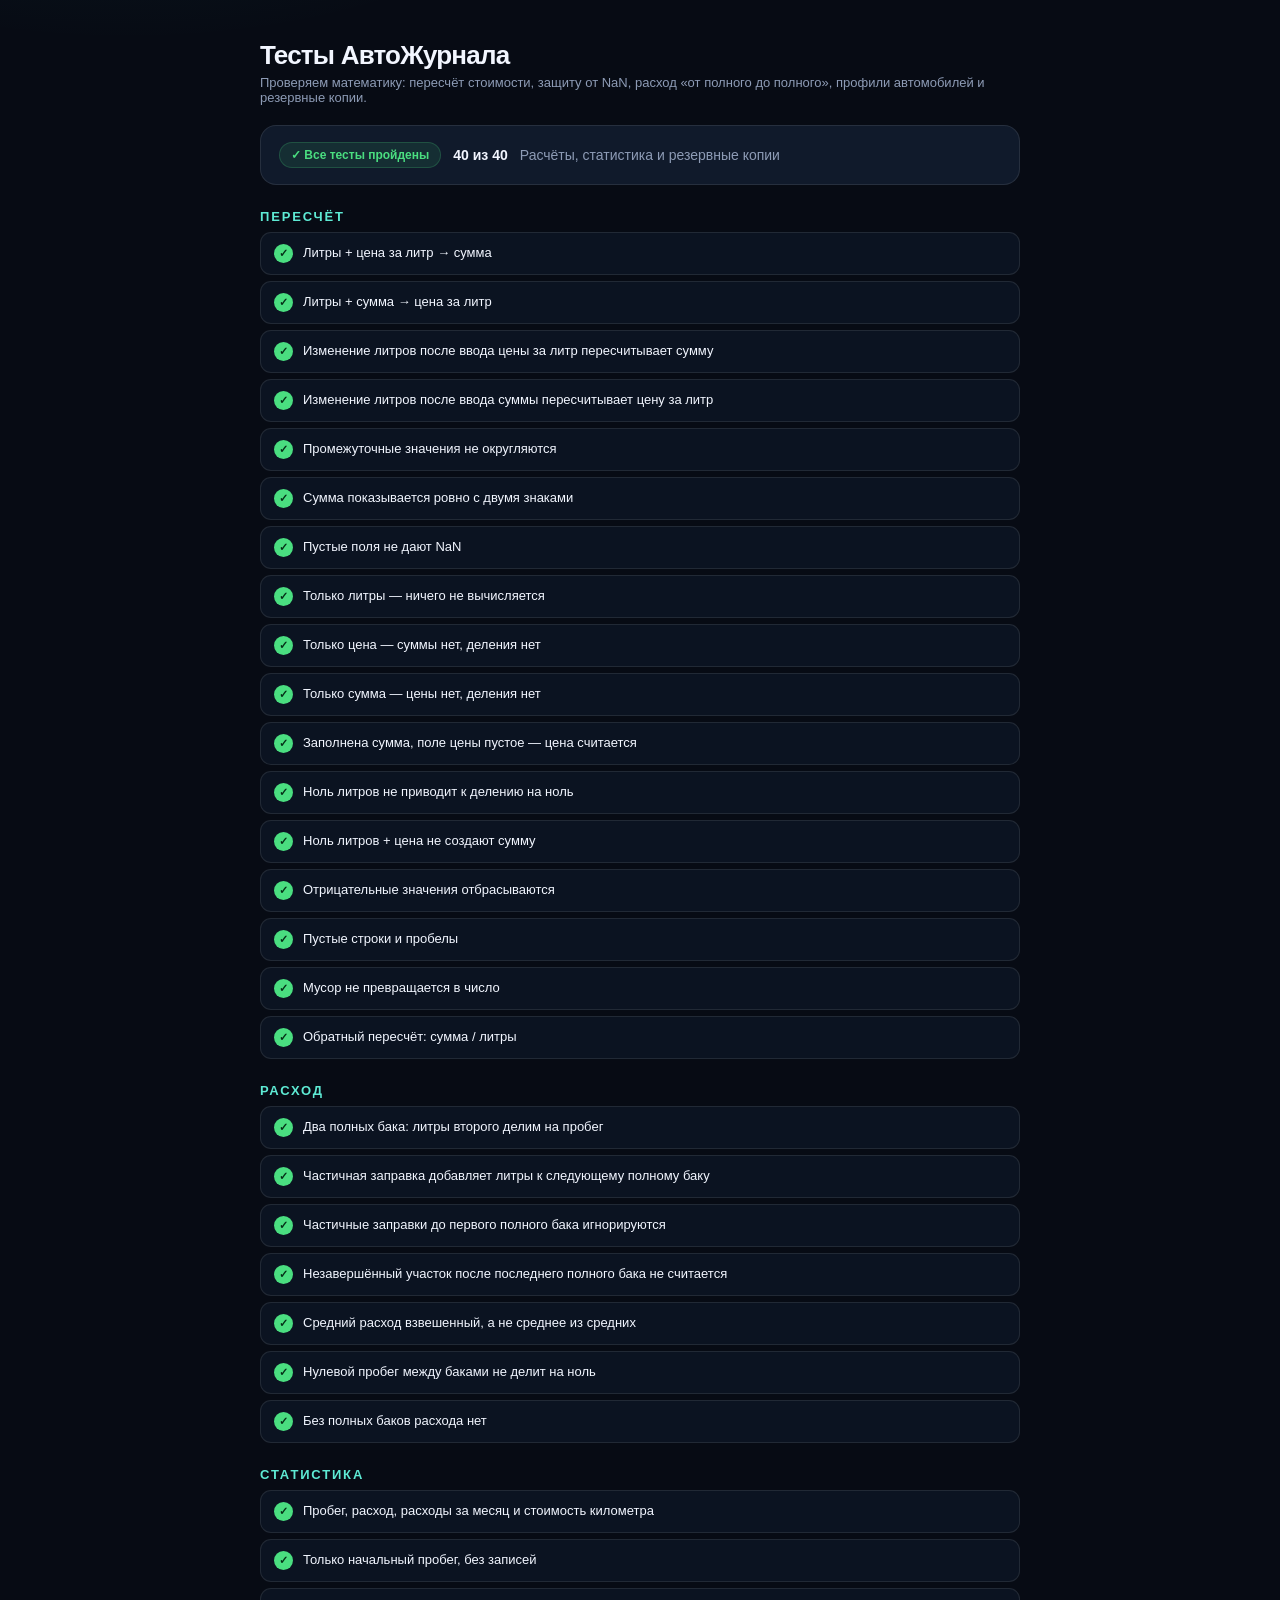
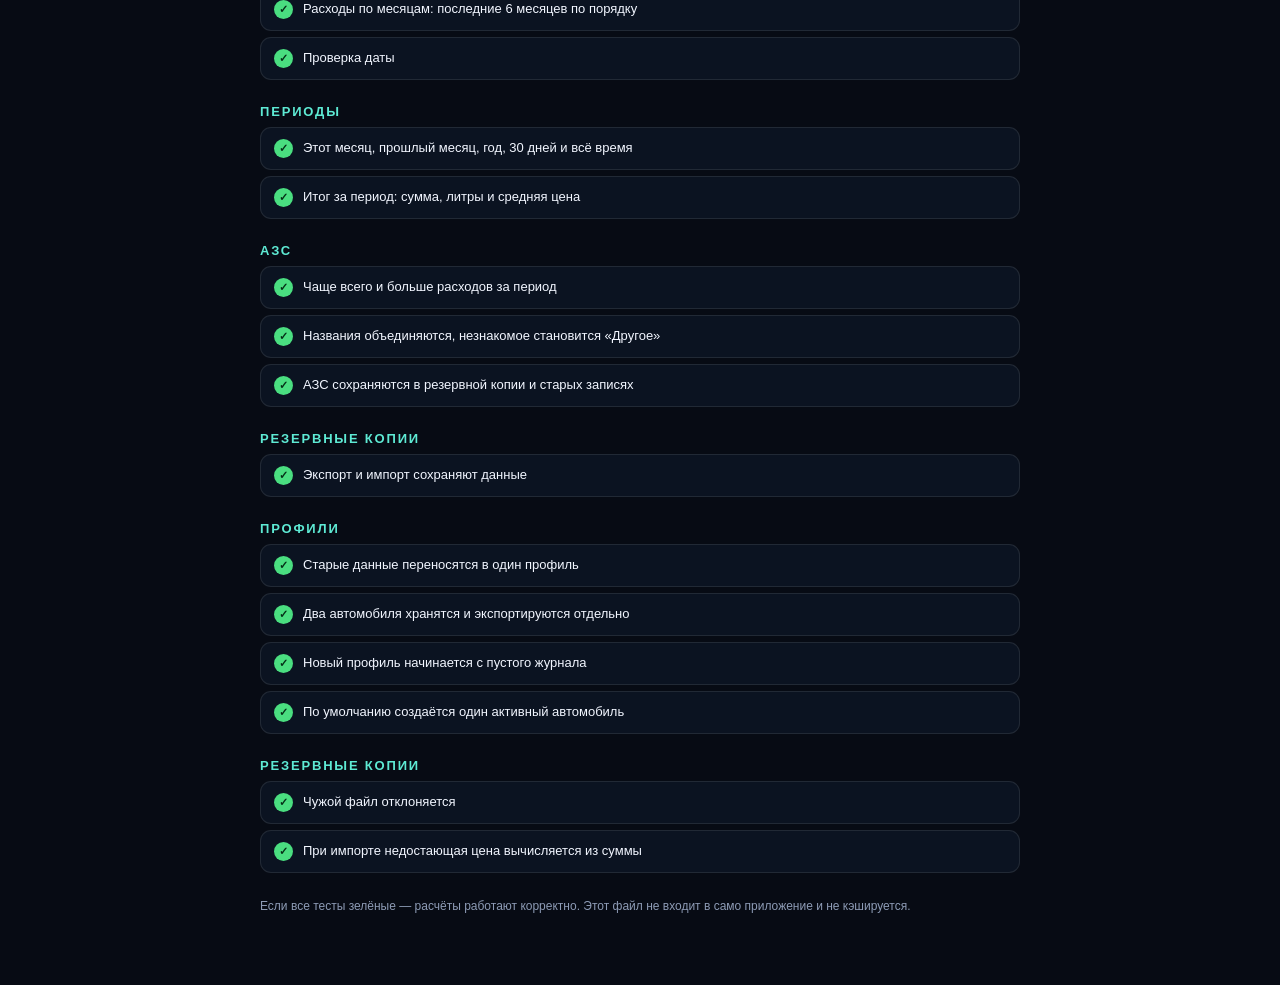
==== tests/tests.html @ 9a0b1d80 "АвтоЖурнал 2.0.0: профили автомобилей и офлайн-режим" ====
<!DOCTYPE html>
<html lang="ru">
<head>
  <meta charset="utf-8">
  <meta name="viewport" content="width=device-width, initial-scale=1">
  <title>Тесты АвтоЖурнала</title>
  <style>
    :root {
      color-scheme: dark;
      --bg: #070b14;
      --card: #101a2b;
      --border: rgba(255,255,255,.09);
      --text: #f2f6ff;
      --muted: #8d9bb5;
      --accent: #5eead4;
      --danger: #fb7185;
      --ok: #4ade80;
    }
    * { box-sizing: border-box; }
    body {
      margin: 0;
      padding: 24px 16px 60px;
      background: radial-gradient(900px 500px at 10% -10%, rgba(45,212,191,.1), transparent 60%), var(--bg);
      color: var(--text);
      font-family: -apple-system, BlinkMacSystemFont, "Segoe UI", Roboto, Arial, sans-serif;
      -webkit-font-smoothing: antialiased;
    }
    .wrap { max-width: 760px; margin: 0 auto; }
    h1 { margin: 0 0 4px; font-size: 26px; letter-spacing: -.03em; }
    .sub { margin: 0 0 20px; color: var(--muted); font-size: 13px; }
    .summary {
      display: flex; align-items: center; gap: 12px; flex-wrap: wrap;
      padding: 16px 18px; margin-bottom: 18px;
      border: 1px solid var(--border); border-radius: 16px; background: var(--card);
      font-size: 14px; font-weight: 600;
    }
    .summary .badge {
      display: inline-flex; align-items: center; gap: 6px;
      padding: 5px 11px; border-radius: 999px; font-size: 12px;
      background: rgba(74,222,128,.1); color: var(--ok);
      border: 1px solid rgba(74,222,128,.2);
    }
    .summary .badge.fail { background: rgba(251,113,133,.1); color: var(--danger); border-color: rgba(251,113,133,.25); }
    .summary .note { color: var(--muted); font-weight: 400; }
    h2 { margin: 24px 0 8px; font-size: 13px; text-transform: uppercase; letter-spacing: .14em; color: var(--accent); }
    .test {
      display: flex; gap: 10px; align-items: flex-start;
      padding: 11px 13px; margin-bottom: 6px;
      border: 1px solid var(--border); border-radius: 11px; background: rgba(16,26,43,.6);
      font-size: 13px; line-height: 1.4;
    }
    .mark { flex: 0 0 auto; width: 19px; height: 19px; border-radius: 50%; display: grid; place-items: center; font-size: 11px; font-weight: 700; }
    .pass .mark { color: #052e16; background: var(--ok); }
    .fail .mark { color: #4c0519; background: var(--danger); }
    .test-name { flex: 1; }
    .test-error { margin: 5px 0 0; color: #fecdd3; font-size: 12px; font-family: ui-monospace, Menlo, Consolas, monospace; white-space: pre-wrap; }
    .foot { margin-top: 26px; color: var(--muted); font-size: 12px; }
    @media (min-width: 700px) { body { padding-top: 40px; } }
  </style>
</head>
<body>
  <div class="wrap">
    <h1>Тесты АвтоЖурнала</h1>
    <p class="sub">Проверяем математику: пересчёт стоимости, защиту от NaN, расход «от полного до полного», профили автомобилей и резервные копии.</p>
    <div class="summary" id="summary">Запуск…</div>
    <div id="results"></div>
    <p class="foot">Если все тесты зелёные — расчёты работают корректно. Этот файл не входит в само приложение и не кэшируется.</p>
  </div>

  <script src="../calc.js"></script>
  <script src="../storage.js"></script>
  <script src="./tests.js"></script>
</body>
</html>
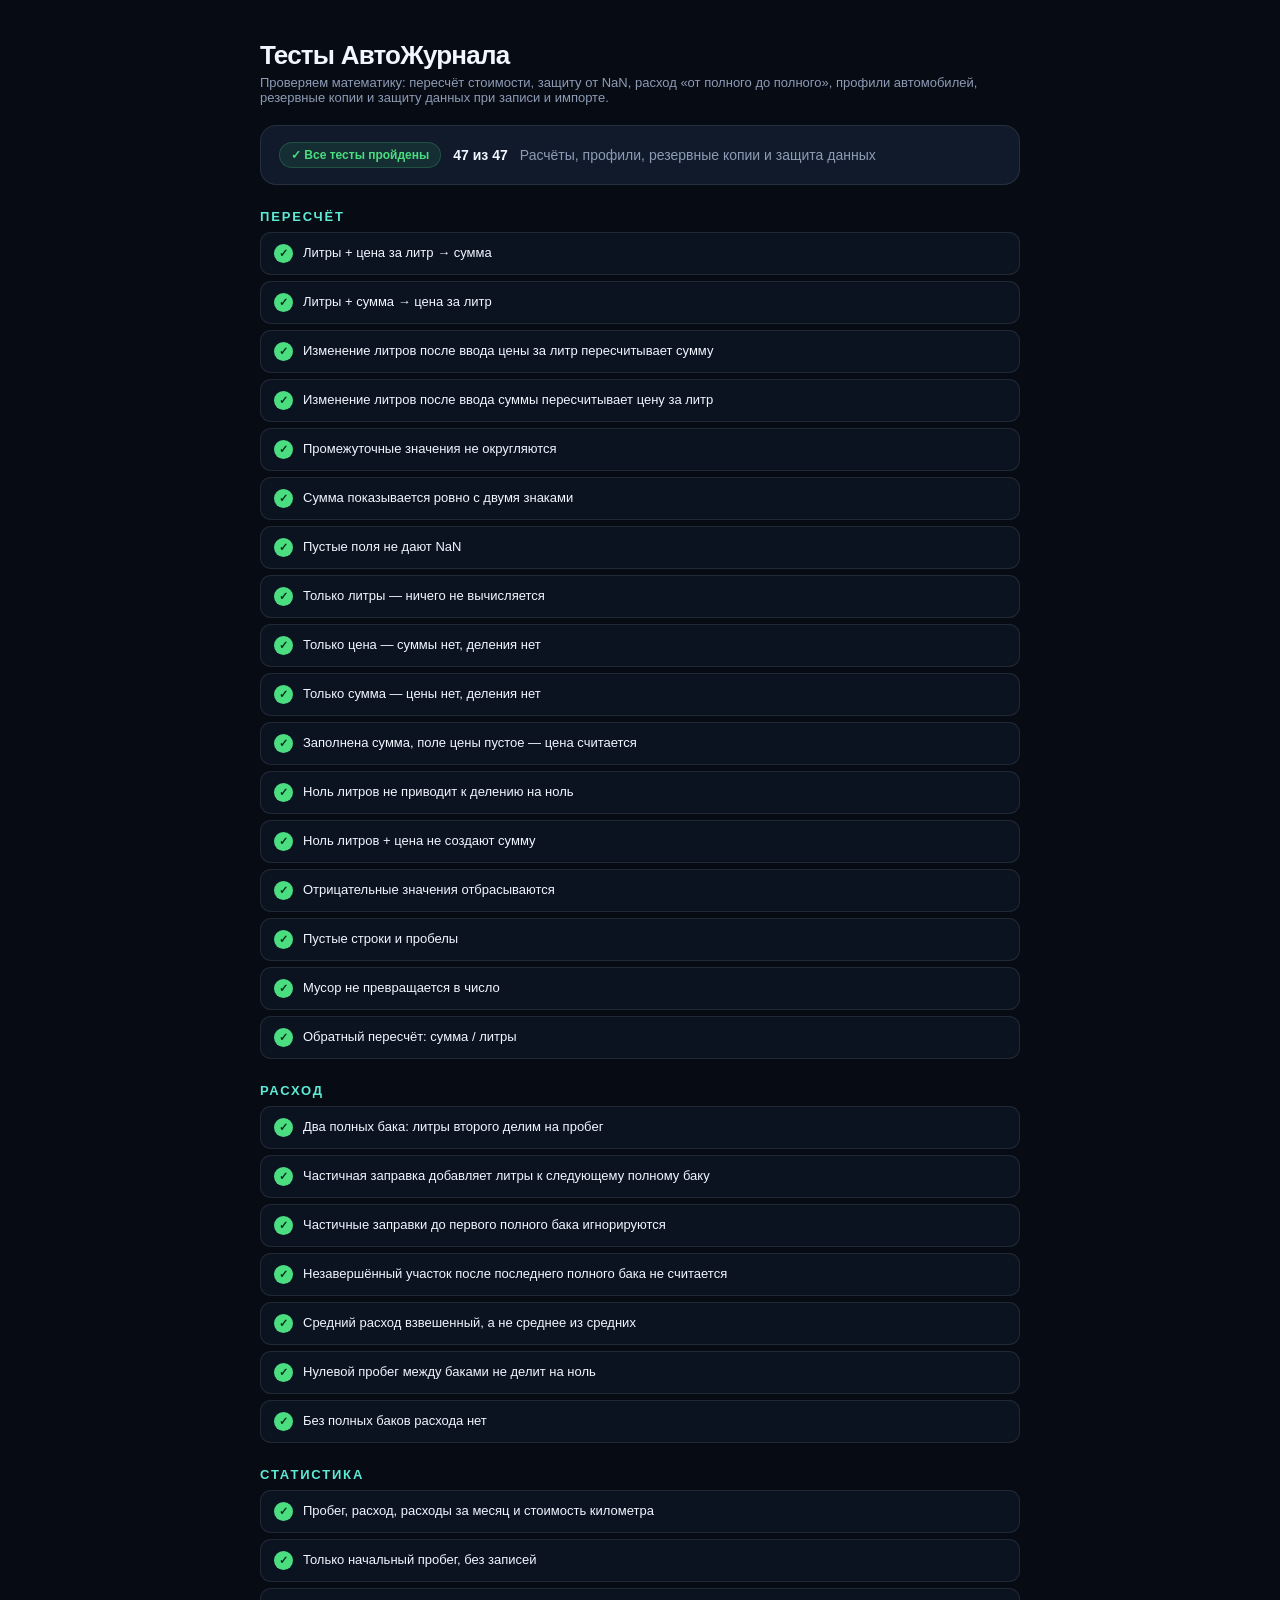
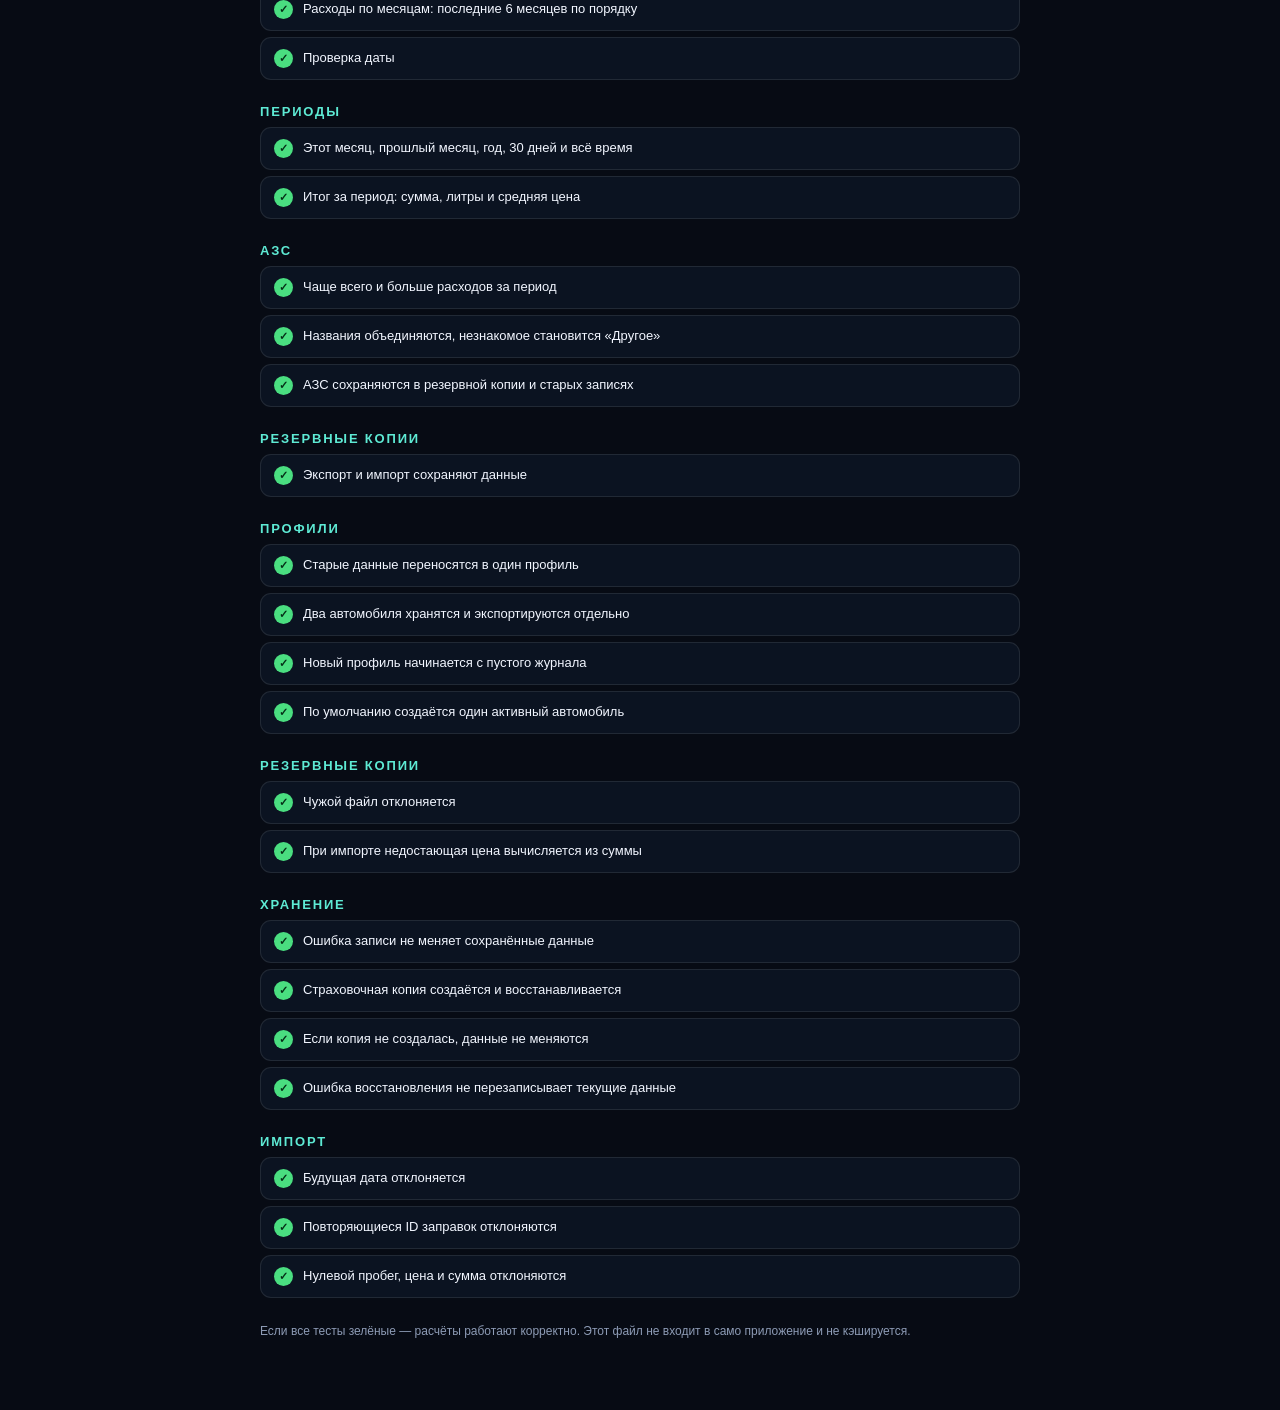
==== commit 9677cbc3: "Stage 1: protect data, snapshots, strict import, update SW" ====
--- a/tests/tests.html
+++ b/tests/tests.html
@@ -61,7 +61,7 @@
 <body>
   <div class="wrap">
     <h1>Тесты АвтоЖурнала</h1>
-    <p class="sub">Проверяем математику: пересчёт стоимости, защиту от NaN, расход «от полного до полного», профили автомобилей и резервные копии.</p>
+    <p class="sub">Проверяем математику: пересчёт стоимости, защиту от NaN, расход «от полного до полного», профили автомобилей, резервные копии и защиту данных при записи и импорте.</p>
     <div class="summary" id="summary">Запуск…</div>
     <div id="results"></div>
     <p class="foot">Если все тесты зелёные — расчёты работают корректно. Этот файл не входит в само приложение и не кэшируется.</p>
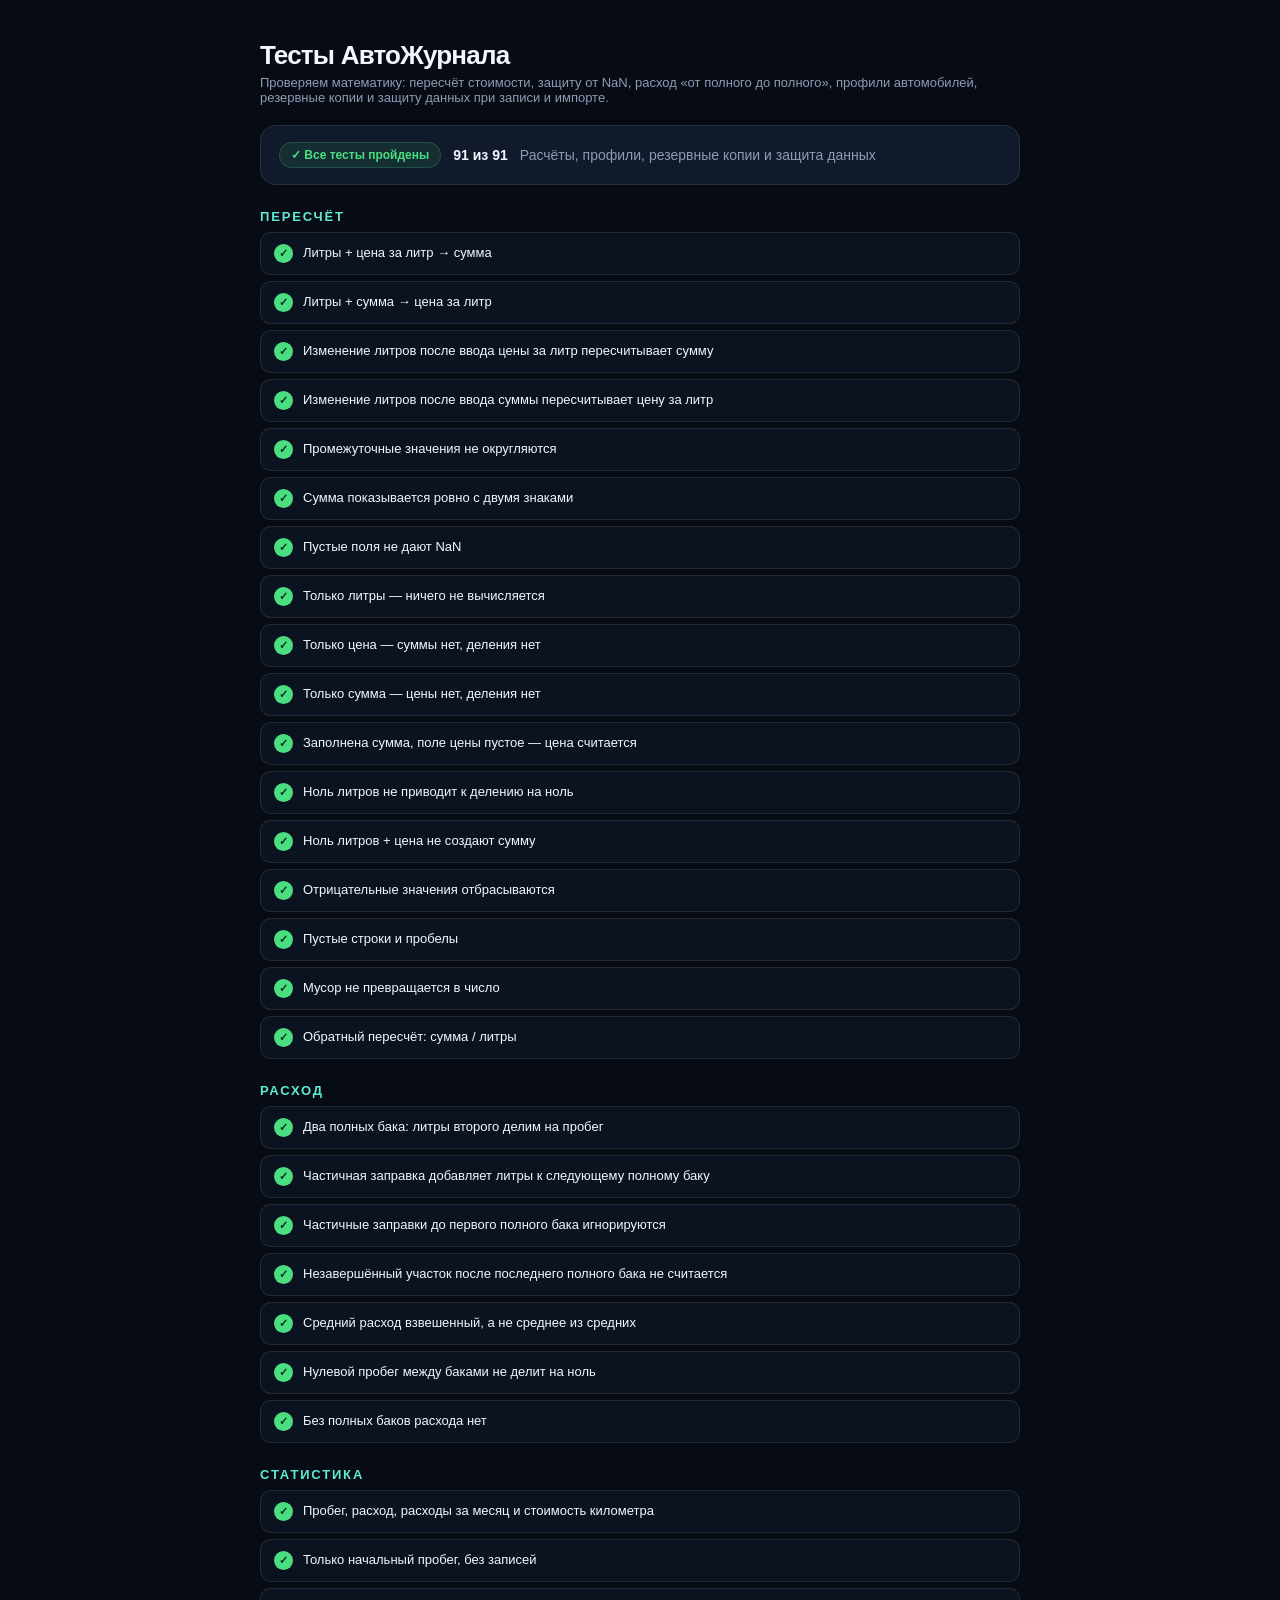
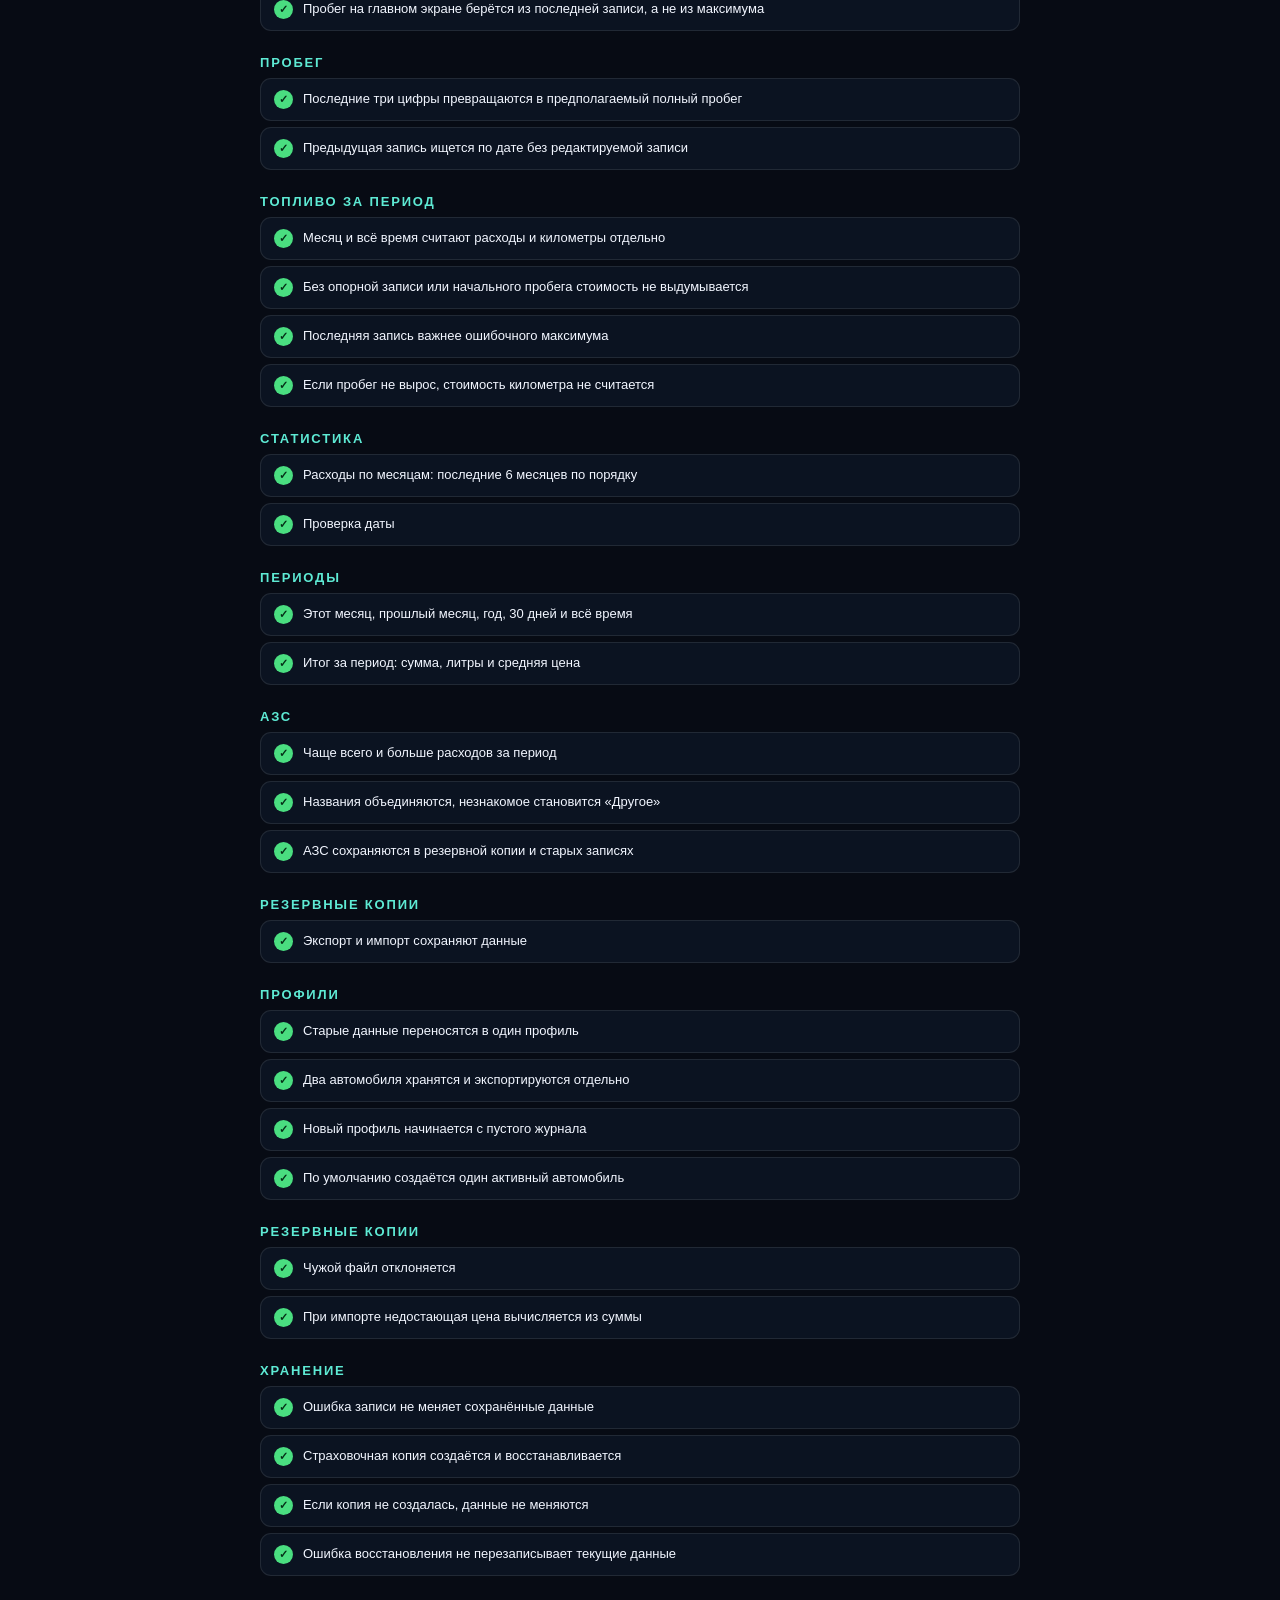
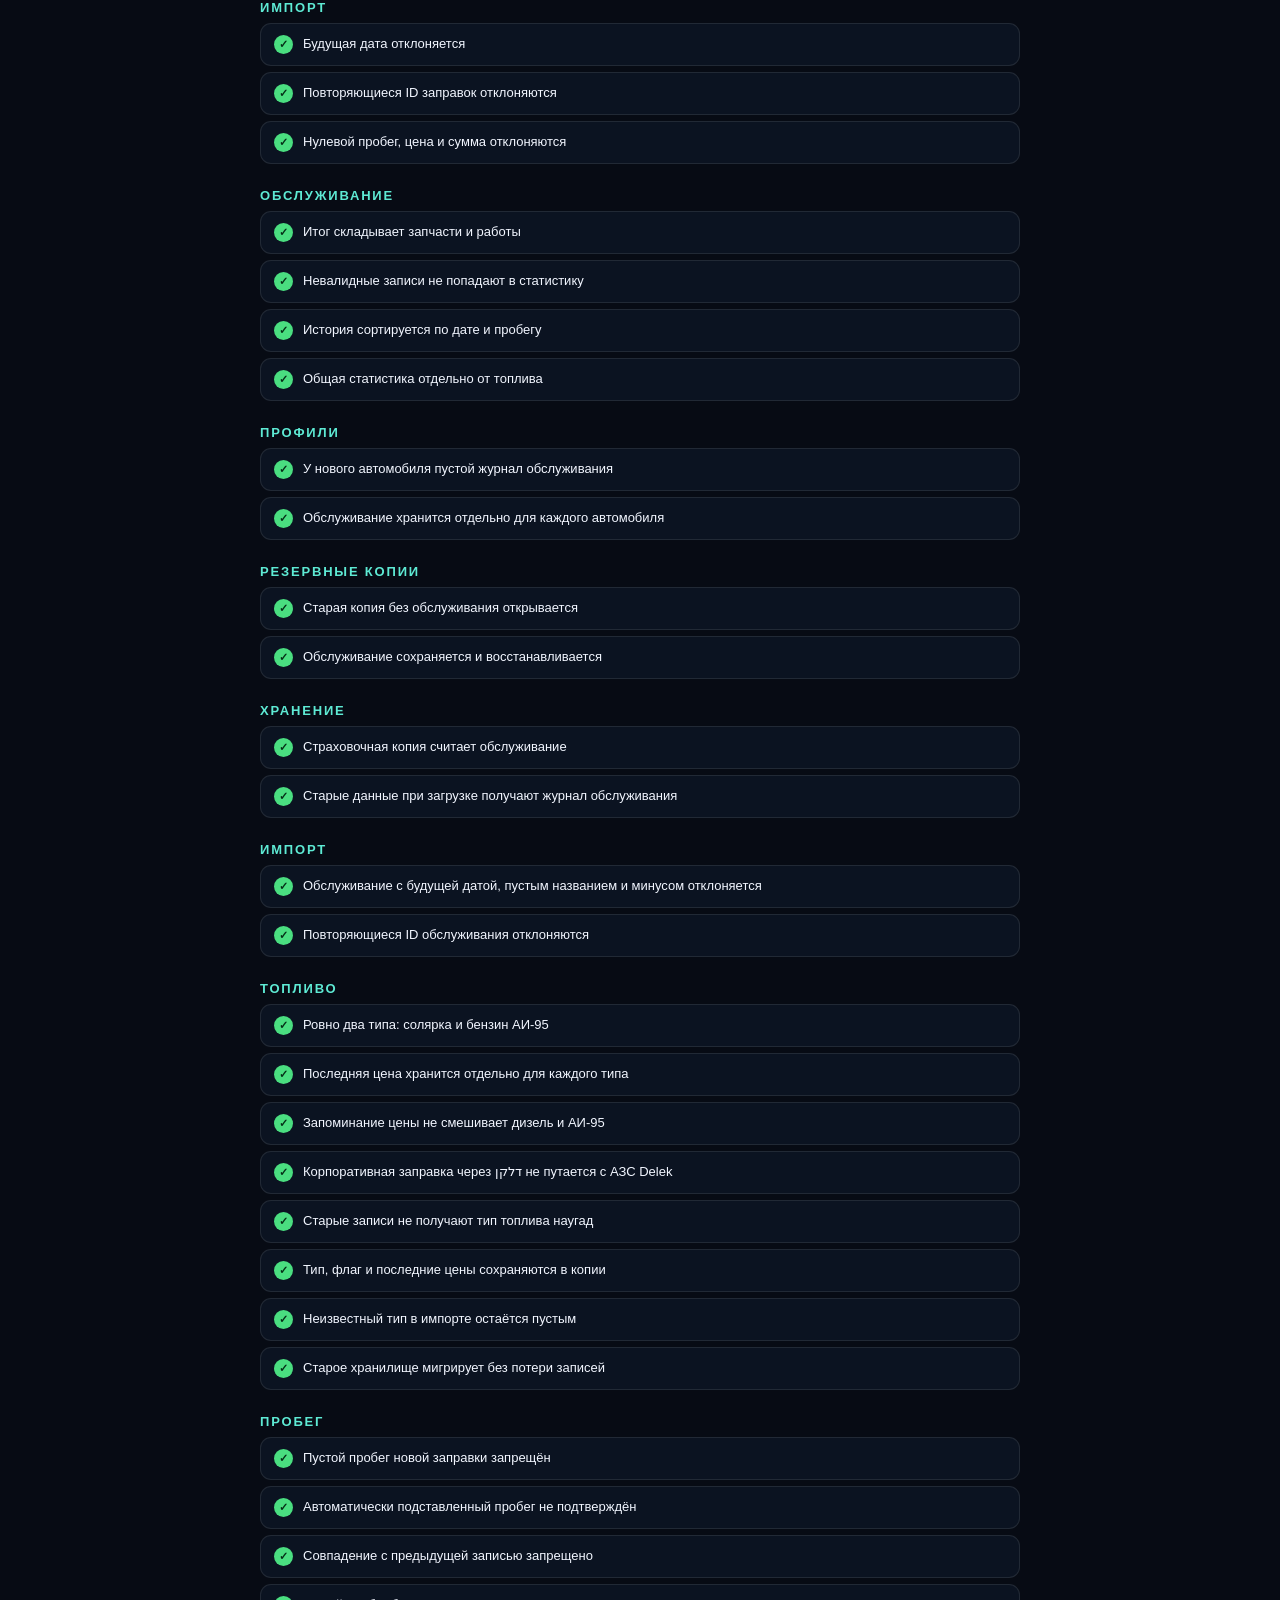
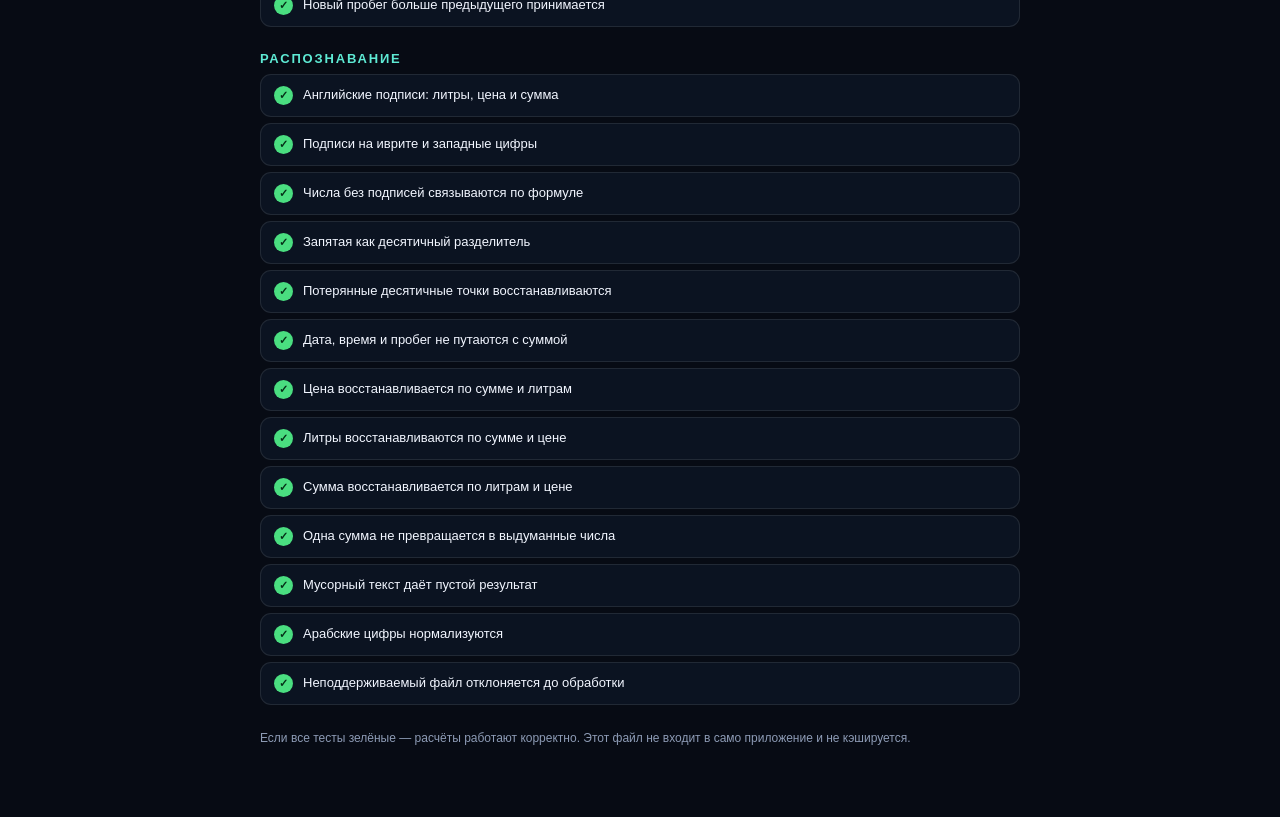
==== commit eaa2dc4e: "Stage 4+5: local OCR, fuel types and mandatory odometer (2.5.0)" ====
--- a/tests/tests.html
+++ b/tests/tests.html
@@ -69,6 +69,7 @@
 
   <script src="../calc.js"></script>
   <script src="../storage.js"></script>
+  <script src="../ocr.js"></script>
   <script src="./tests.js"></script>
 </body>
 </html>
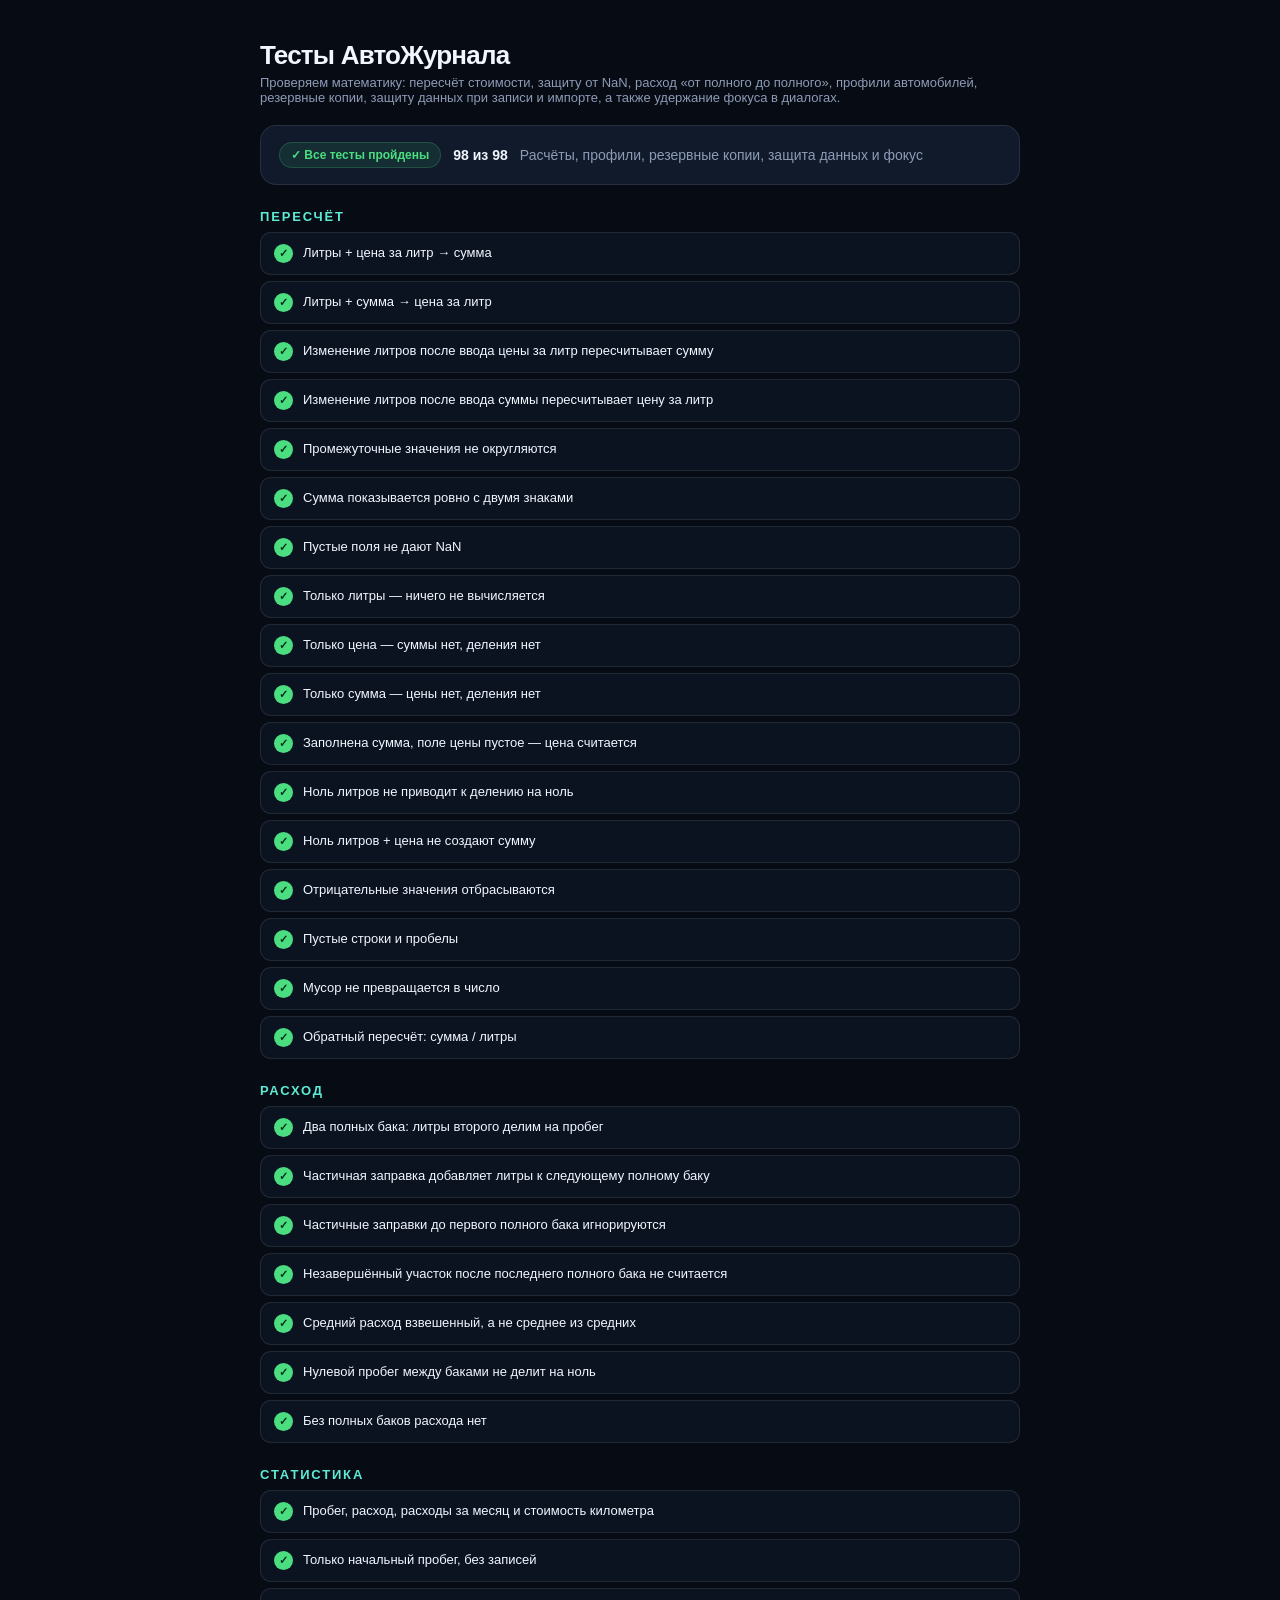
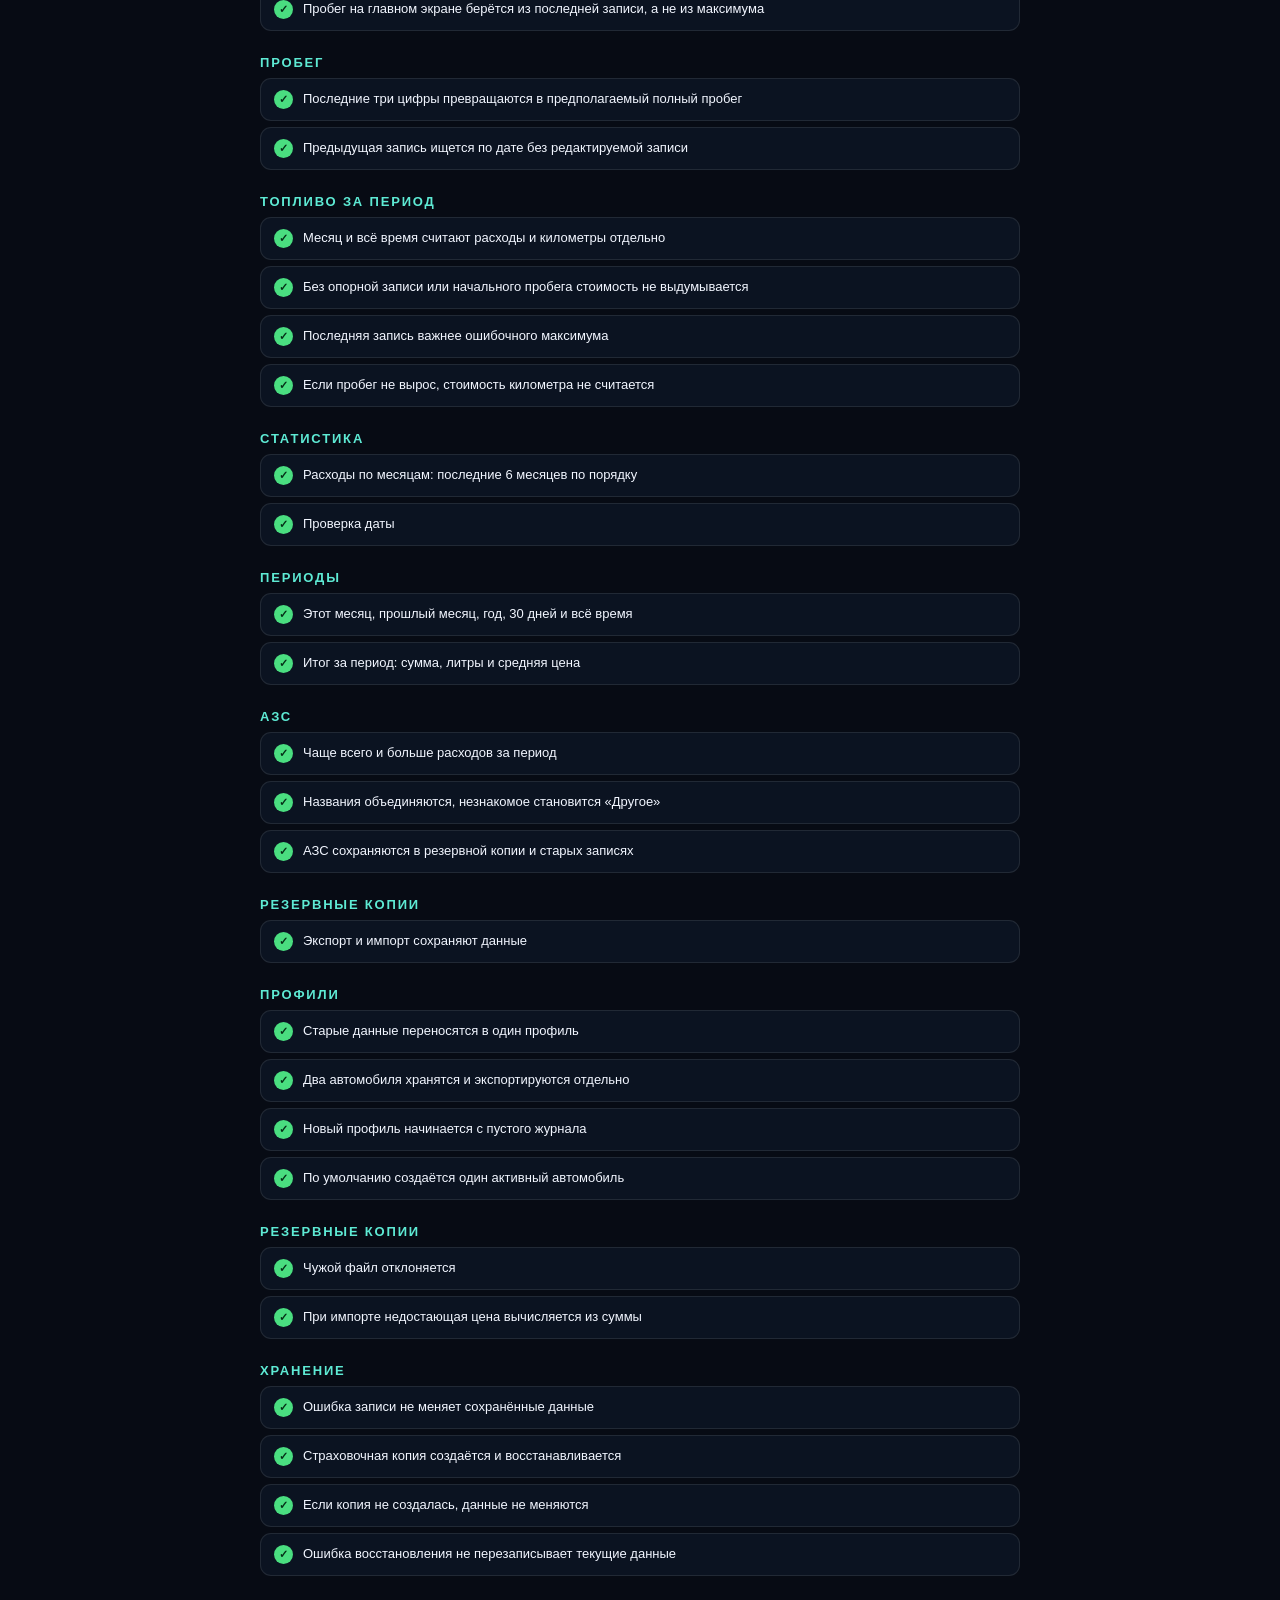
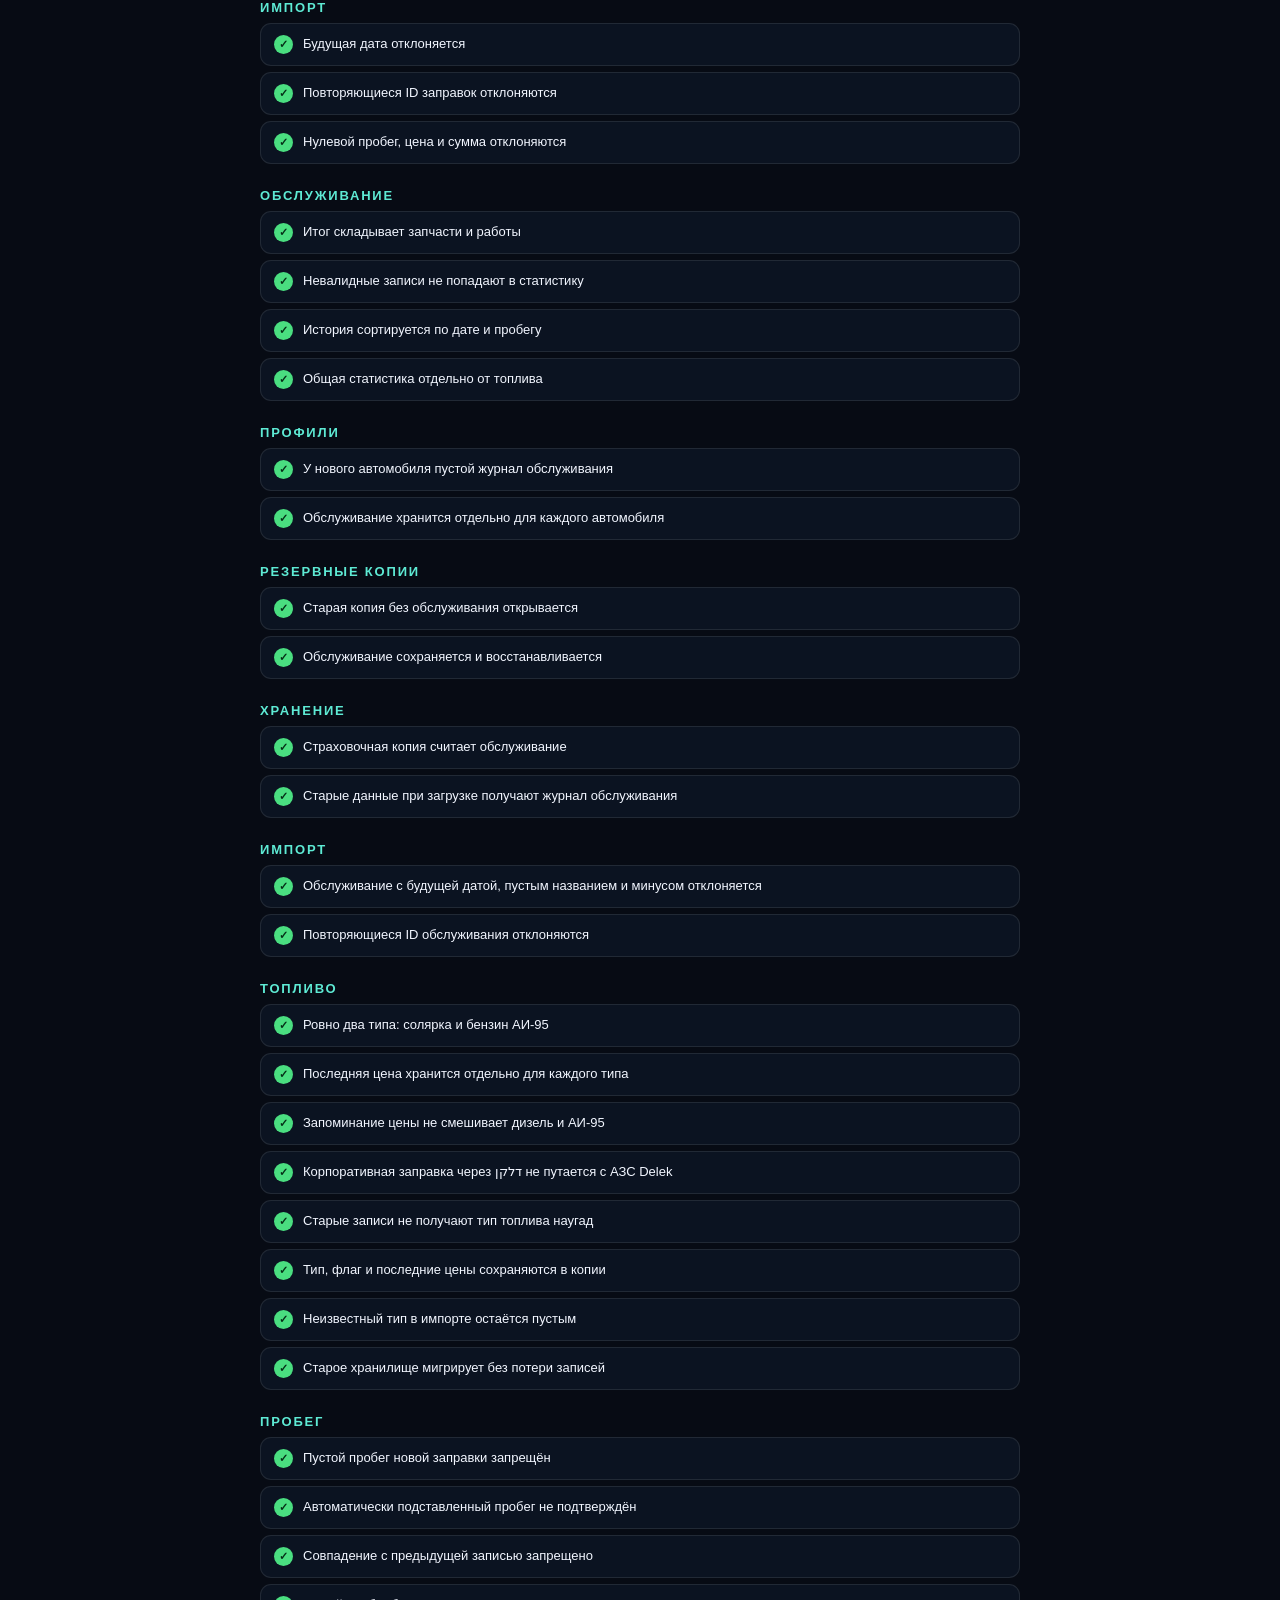
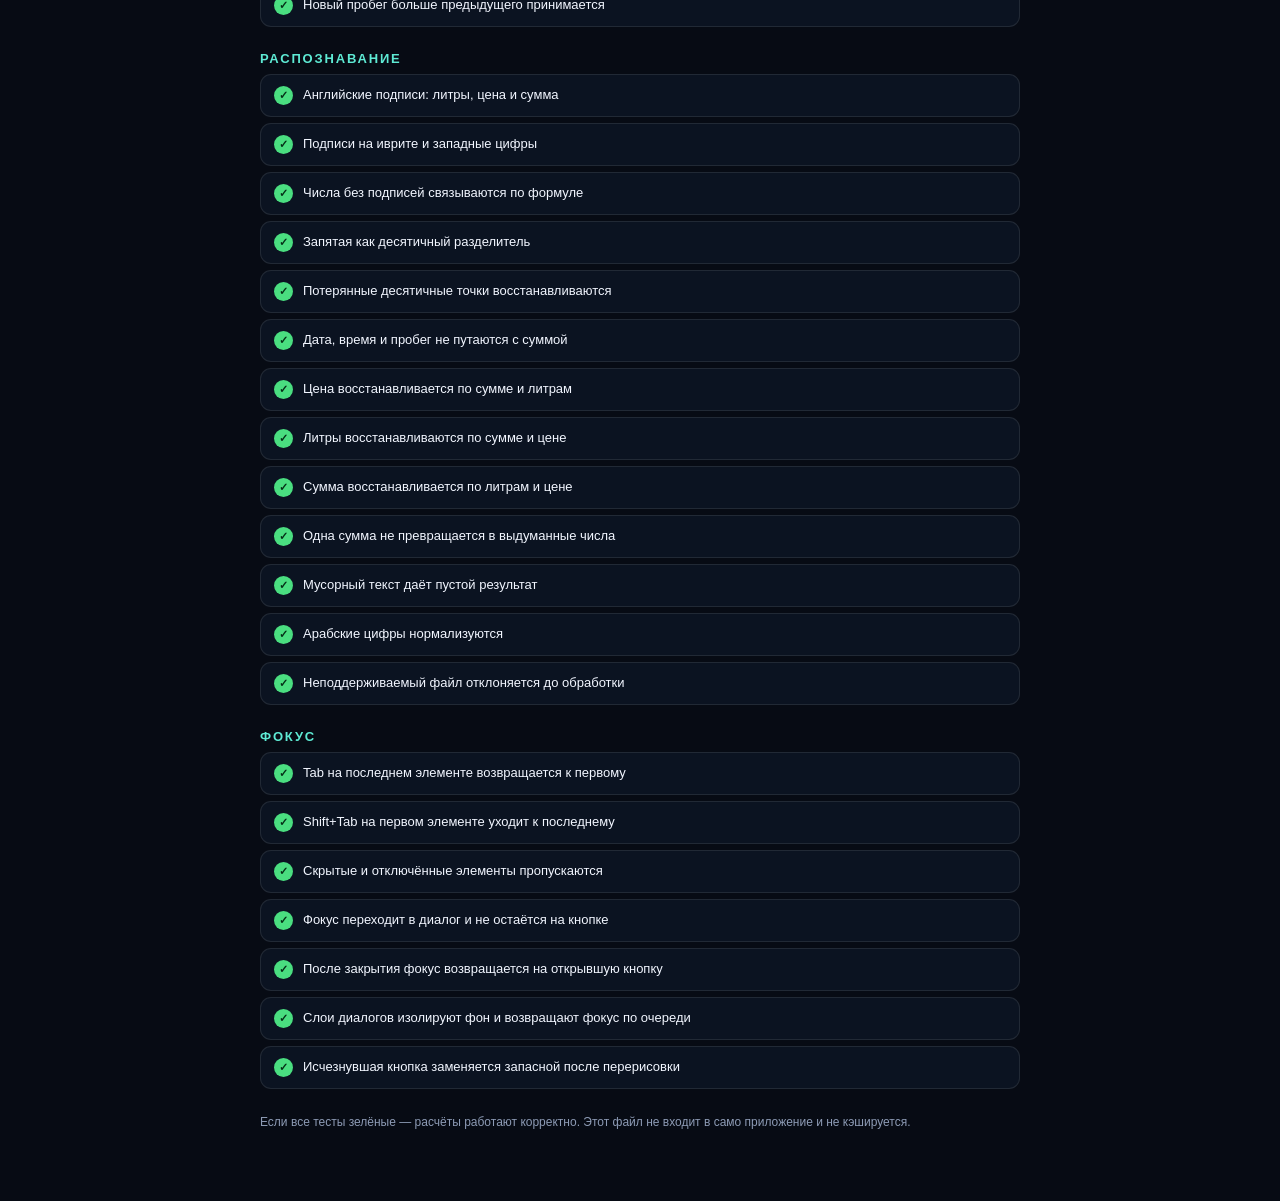
==== commit 1f49e8e7: "Improve dialog accessibility and focus management (2.5.1)" ====
--- a/tests/tests.html
+++ b/tests/tests.html
@@ -61,7 +61,7 @@
 <body>
   <div class="wrap">
     <h1>Тесты АвтоЖурнала</h1>
-    <p class="sub">Проверяем математику: пересчёт стоимости, защиту от NaN, расход «от полного до полного», профили автомобилей, резервные копии и защиту данных при записи и импорте.</p>
+    <p class="sub">Проверяем математику: пересчёт стоимости, защиту от NaN, расход «от полного до полного», профили автомобилей, резервные копии, защиту данных при записи и импорте, а также удержание фокуса в диалогах.</p>
     <div class="summary" id="summary">Запуск…</div>
     <div id="results"></div>
     <p class="foot">Если все тесты зелёные — расчёты работают корректно. Этот файл не входит в само приложение и не кэшируется.</p>
@@ -70,6 +70,7 @@
   <script src="../calc.js"></script>
   <script src="../storage.js"></script>
   <script src="../ocr.js"></script>
+  <script src="../focus.js"></script>
   <script src="./tests.js"></script>
 </body>
 </html>
